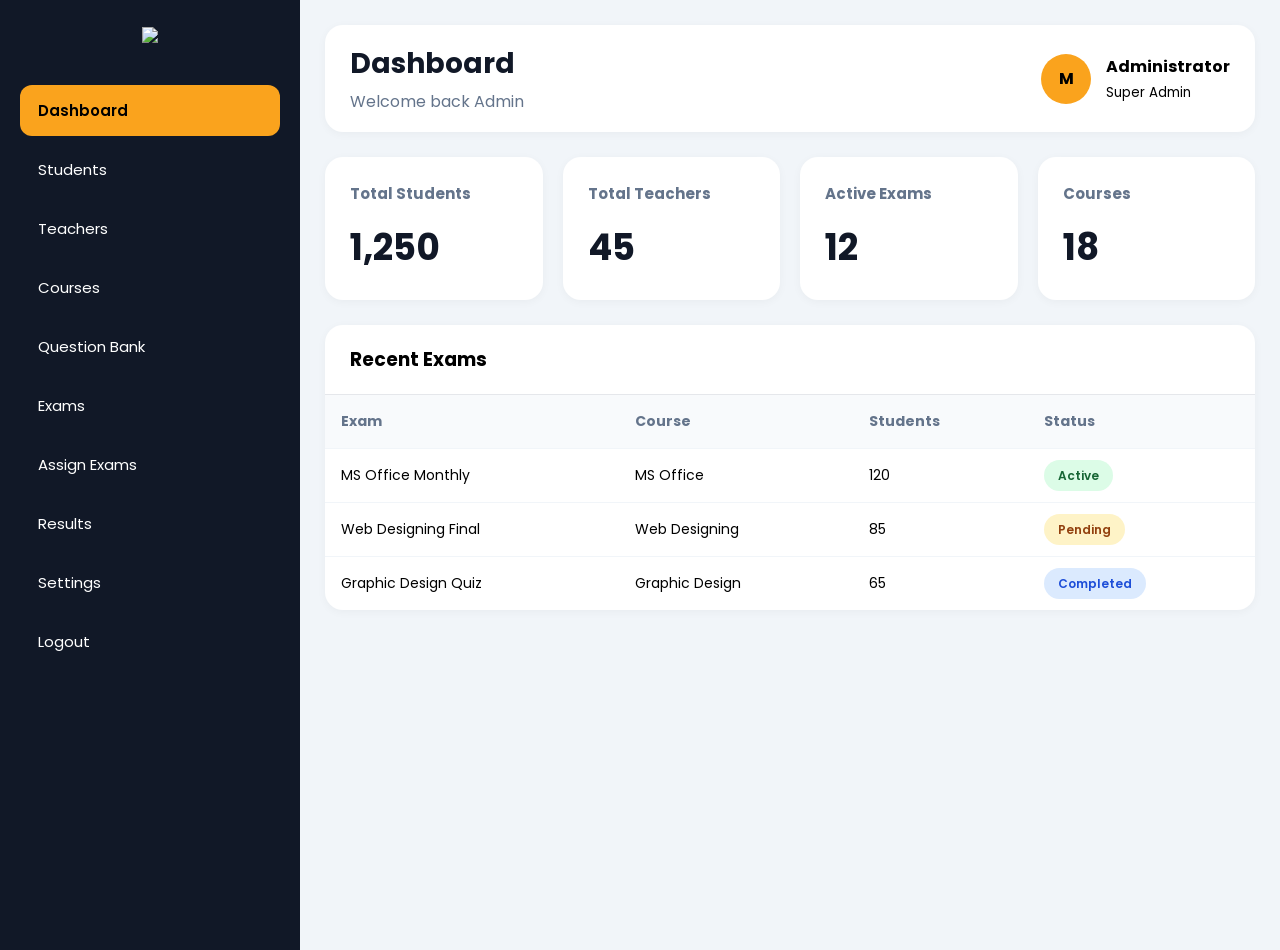
==== admin/index.html @ b9c5fe19 "admin ui created" ====
<!-- admin-dashboard.html -->

<!DOCTYPE html>
<html lang="en">
<head>

<meta charset="UTF-8">
<meta name="viewport" content="width=device-width, initial-scale=1.0">

<title>Admin Dashboard</title>

<link rel="preconnect" href="https://fonts.googleapis.com">

<link href="https://fonts.googleapis.com/css2?family=Poppins:wght@300;400;500;600;700&display=swap" rel="stylesheet">

<link rel="stylesheet" href="css/style.css">

</head>

<body class="admin-body">

<!-- SIDEBAR -->

<div class="admin-sidebar">

    <!-- LOGO -->

    <div class="admin-logo">

        <img src="https://mtechinstitute.com/wp-content/uploads/2025/03/weblogoblue.png">

    </div>

    <!-- MENU -->

    <ul class="admin-menu">

        <li class="active">
            Dashboard
        </li>

        <li>
            Students
        </li>

        <li>
            Teachers
        </li>

        <li>
            Courses
        </li>

        <li>
            Question Bank
        </li>

        <li>
            Exams
        </li>

        <li>
            Assign Exams
        </li>

        <li>
            Results
        </li>

        <li>
            Settings
        </li>

        <li>
            Logout
        </li>

    </ul>

</div>

<!-- MAIN -->

<div class="admin-main">

    <!-- TOPBAR -->

    <div class="admin-topbar">

        <div>

            <h2>
                Dashboard
            </h2>

            <p>
                Welcome back Admin
            </p>

        </div>

        <div class="admin-profile">

            <div class="admin-avatar">
                M
            </div>

            <div>

                <h4>Administrator</h4>
                <small>Super Admin</small>

            </div>

        </div>

    </div>

    <!-- CARDS -->

    <div class="admin-cards">

        <div class="admin-card">

            <h3>Total Students</h3>

            <h1>1,250</h1>

        </div>

        <div class="admin-card">

            <h3>Total Teachers</h3>

            <h1>45</h1>

        </div>

        <div class="admin-card">

            <h3>Active Exams</h3>

            <h1>12</h1>

        </div>

        <div class="admin-card">

            <h3>Courses</h3>

            <h1>18</h1>

        </div>

    </div>

    <!-- TABLE -->

    <div class="admin-table-card">

        <div class="table-header">

            <h3>
                Recent Exams
            </h3>
        </div>

        <table class="admin-table">

            <thead>

                <tr>

                    <th>Exam</th>
                    <th>Course</th>
                    <th>Students</th>
                    <th>Status</th>

                </tr>

            </thead>

            <tbody>

                <tr>

                    <td>MS Office Monthly</td>
                    <td>MS Office</td>
                    <td>120</td>
                    <td>
                        <span class="status active-status">
                            Active
                        </span>
                    </td>

                </tr>

                <tr>

                    <td>Web Designing Final</td>
                    <td>Web Designing</td>
                    <td>85</td>
                    <td>
                        <span class="status pending-status">
                            Pending
                        </span>
                    </td>

                </tr>

                <tr>

                    <td>Graphic Design Quiz</td>
                    <td>Graphic Design</td>
                    <td>65</td>
                    <td>
                        <span class="status completed-status">
                            Completed
                        </span>
                    </td>

                </tr>

            </tbody>

        </table>

    </div>

</div>

</body>
</html>
---- admin/css/style.css ----
/* =========================================
   ADMIN LOGIN
========================================= */
*
{
    margin: 0px;
    padding: 0px;
}
.admin-login-page{

    font-family:'Poppins',sans-serif;

    background:#f8fafc;
}

.admin-login-wrapper{

    width:100%;
    height:100vh;

    display:flex;
}

/* LEFT */

.admin-login-left{

    width:50%;

    background:url('https://images.unsplash.com/photo-1522202176988-66273c2fd55f?q=80&w=1920&auto=format&fit=crop')
    center/cover no-repeat;

    position:relative;

    display:flex;

    justify-content:center;
    align-items:center;
}

.admin-overlay{

    position:absolute;

    width:100%;
    height:100%;

    background:rgba(0,0,0,.7);
}

.admin-login-content{

    position:relative;

    z-index:2;

    text-align:center;

    color:white;

    width:80%;
}

.admin-login-content img{

    width:220px;

    margin-bottom:30px;

    /* background:white; */
/* 
    padding:15px;

    border-radius:20px; */
}

.admin-login-content h1{

    font-size:42px;

    margin-bottom:20px;
}

.admin-login-content p{

    line-height:1.8;

    font-size:16px;

    opacity:.9;
}

/* RIGHT */

.admin-login-right{

    width:50%;

    display:flex;

    justify-content:center;
    align-items:center;

    background:white;
}

/* LOGIN BOX */

.admin-login-box{

    width:420px;
}

.admin-login-header{

    margin-bottom:35px;
}

.admin-login-header h2{

    font-size:34px;

    margin-bottom:8px;

    color:#111827;
}

.admin-login-header p{

    color:#64748b;
}

/* FORM */

.admin-form-group{

    margin-bottom:22px;
}

.admin-form-group label{

    display:block;

    margin-bottom:10px;

    font-size:14px;

    font-weight:500;
}

.admin-input{

    width:100%;
    height:55px;

    border:1px solid #d1d5db;

    border-radius:14px;

    padding:0 18px;

    outline:none;

    transition:.3s;
}

.admin-input:focus{

    border-color:rgb(250,163,29);

    box-shadow:
    0 0 0 4px rgba(250,163,29,.15);
}

.admin-btn{

    width:100%;
    height:55px;

    border:none;

    border-radius:14px;

    background:rgb(250,163,29);

    color:black;

    font-size:16px;

    font-weight:600;

    cursor:pointer;

    transition:.3s;
}

.admin-btn:hover{

    background:rgb(235,145,10);
}

/* =========================================
   ADMIN DASHBOARD
========================================= */

.admin-body{

    font-family:'Poppins',sans-serif;

    background:#f1f5f9;

    display:flex;
}

/* SIDEBAR */

.admin-sidebar{

    width:260px;

    min-height:100vh;

    background:#111827;

    color:white;

    padding:25px 20px;
}

/* LOGO */

.admin-logo{

    margin-bottom:35px;

    text-align:center;
}

.admin-logo img{

    width:170px;
}
/* MENU */

.admin-menu{

    list-style:none;
}

.admin-menu li{

    padding:14px 18px;

    border-radius:12px;

    margin-bottom:8px;

    cursor:pointer;

    transition:.3s;

    font-size:15px;
}

.admin-menu li:hover{

    background:rgba(255,255,255,.08);
}

.admin-menu .active{

    background:rgb(250,163,29);

    color:black;

    font-weight:600;
}

/* MAIN */

.admin-main{

    flex:1;

    padding:25px;
}

/* TOPBAR */

.admin-topbar{

    background:white;

    padding:18px 25px;

    border-radius:18px;

    display:flex;

    justify-content:space-between;
    align-items:center;

    margin-bottom:25px;

    box-shadow:0 2px 10px rgba(0,0,0,.04);
}

.admin-topbar h2{

    font-size:28px;

    color:#111827;
}

.admin-topbar p{

    color:#64748b;

    margin-top:4px;
}

/* PROFILE */

.admin-profile{

    display:flex;

    align-items:center;

    gap:15px;
}

.admin-avatar{

    width:50px;
    height:50px;

    border-radius:50%;

    background:rgb(250,163,29);

    display:flex;

    justify-content:center;
    align-items:center;

    font-weight:700;
}

/* CARDS */

.admin-cards{

    display:grid;

    grid-template-columns:repeat(4,1fr);

    gap:20px;

    margin-bottom:25px;
}

.admin-card{

    background:white;

    padding:25px;

    border-radius:18px;

    box-shadow:0 2px 10px rgba(0,0,0,.04);
}

.admin-card h3{

    font-size:15px;

    color:#64748b;

    margin-bottom:15px;
}

.admin-card h1{

    font-size:36px;

    color:#111827;
}

/* TABLE */

.admin-table-card{

    background:white;

    border-radius:18px;

    overflow:hidden;

    box-shadow:0 2px 10px rgba(0,0,0,.04);
}

.table-header{

    padding:20px 25px;

    border-bottom:1px solid #e5e7eb;
}

.admin-table{

    width:100%;

    border-collapse:collapse;
}

.admin-table th{

    background:#f8fafc;

    padding:16px;

    text-align:left;

    font-size:14px;

    color:#64748b;
}

.admin-table td{

    padding:16px;

    border-top:1px solid #f1f5f9;

    font-size:14px;
}

/* STATUS */

.status{

    padding:7px 14px;

    border-radius:30px;

    font-size:12px;

    font-weight:600;
}

.active-status{

    background:#dcfce7;

    color:#166534;
}

.pending-status{

    background:#fef3c7;

    color:#92400e;
}

.completed-status{

    background:#dbeafe;

    color:#1d4ed8;
}

/* =========================================
   RESPONSIVE
========================================= */

@media(max-width:1100px){

    .admin-cards{

        grid-template-columns:repeat(2,1fr);
    }
}

@media(max-width:900px){

    .admin-sidebar{

        display:none;
    }

    .admin-login-left{

        display:none;
    }

    .admin-login-right{

        width:100%;
    }
}

@media(max-width:600px){

    .admin-main{
        padding:15px;
    }

    .admin-topbar{

        flex-direction:column;

        align-items:flex-start;

        gap:15px;
    }

    .admin-cards{

        grid-template-columns:1fr;
    }

    .admin-login-box{

        width:90%;
    }

    .admin-login-header h2{

        font-size:28px;
    }

    .admin-table{

        min-width:700px;
    }

    .admin-table-card{

        overflow-x:auto;
    }
}
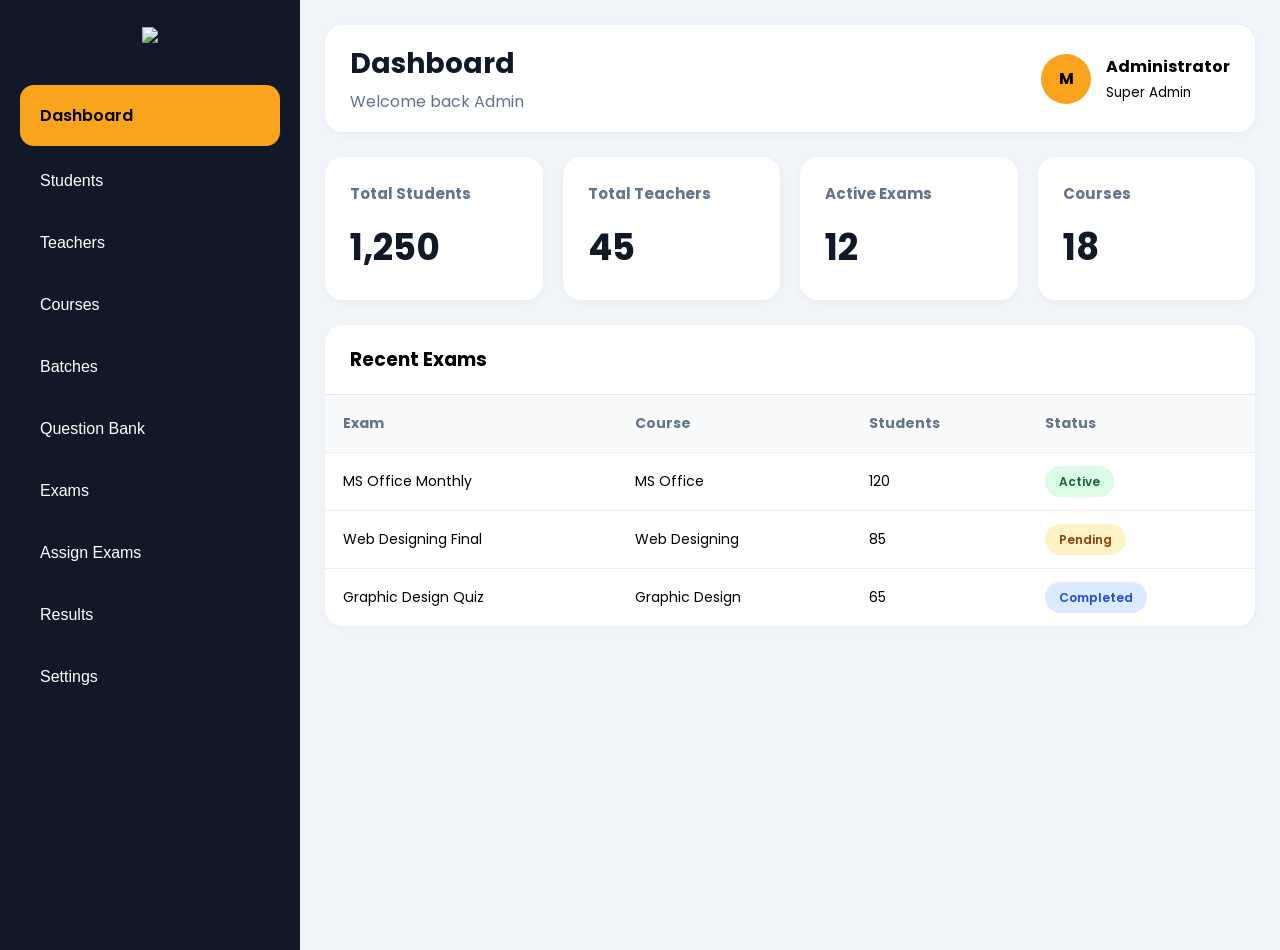
==== commit c5b95e42: "New Files" ====
--- a/admin/index.html
+++ b/admin/index.html
@@ -14,6 +14,8 @@
 <link href="https://fonts.googleapis.com/css2?family=Poppins:wght@300;400;500;600;700&display=swap" rel="stylesheet">
 
 <link rel="stylesheet" href="css/style.css">
+<script src="https://cdnjs.cloudflare.com/ajax/libs/jquery/3.7.1/jquery.min.js"></script>
+<script src="js/script.js"></script>
 
 </head>
 
@@ -23,56 +25,52 @@
 
 <div class="admin-sidebar">
 
-    <!-- LOGO -->
-
     <div class="admin-logo">
 
         <img src="https://mtechinstitute.com/wp-content/uploads/2025/03/weblogoblue.png">
 
     </div>
 
-    <!-- MENU -->
-
     <ul class="admin-menu">
 
         <li class="active">
-            Dashboard
-        </li>
-
-        <li>
-            Students
-        </li>
-
-        <li>
-            Teachers
-        </li>
-
-        <li>
-            Courses
-        </li>
-
-        <li>
-            Question Bank
-        </li>
-
-        <li>
-            Exams
-        </li>
-
-        <li>
-            Assign Exams
-        </li>
-
-        <li>
-            Results
-        </li>
-
-        <li>
-            Settings
-        </li>
-
-        <li>
-            Logout
+            <a href="index.html">Dashboard</a>
+        </li>
+
+        <li>
+            <a href="students.html">Students</a>
+        </li>
+
+        <li>
+            <a href="teachers.html">Teachers</a>
+        </li>
+
+        <li>
+            <a href="courses.html">Courses</a>
+        </li>
+
+        <li>
+            <a href="batches.html">Batches</a>
+        </li>
+
+        <li>
+             <a href="questions.html">Question Bank</a>
+        </li>
+
+        <li>
+            <a href="#">Exams</a>
+        </li>
+
+        <li>
+            <a href="Assignexams.html">Assign Exams</a>
+        </li>
+
+        <li>
+            <a href="#">Results</a>
+        </li>
+
+        <li>
+            <a href="#">Settings</a>
         </li>
 
     </ul>
@@ -99,19 +97,26 @@
 
         </div>
 
-        <div class="admin-profile">
-
-            <div class="admin-avatar">
-                M
+        <div class="admin-profile-dropdown">
+        <!-- PROFILE BUTTON -->
+            <div class="admin-profile-btn" id="profileToggle">
+                <div class="admin-avatar">
+                    M
+                </div>
+                <div>
+                    <h4>Administrator</h4>
+                    <small>Super Admin</small>
+                </div>
             </div>
-
-            <div>
-
-                <h4>Administrator</h4>
-                <small>Super Admin</small>
-
+            <!-- DROPDOWN -->
+            <div class="admin-dropdown-menu" id="profileMenu">
+                <a href="#">
+                    Settings
+                </a>
+                <a href="#">
+                    Logout
+                </a>
             </div>
-
         </div>
 
     </div>
@@ -230,4 +235,4 @@
 </div>
 
 </body>
-</html>+</html>
--- a/admin/css/style.css
+++ b/admin/css/style.css
@@ -1,6 +1,29 @@
 /* =========================================
    ADMIN LOGIN
 ========================================= */
+:root{
+
+    --primary: rgb(250,163,29);
+    --primary-dark: rgb(235,145,10);
+
+    --secondary:#111827;
+
+    --success:#22c55e;
+    --danger:#ef4444;
+
+    --white:#ffffff;
+
+    --bg:#f5f7fb;
+
+    --text:#1f2937;
+    --text-light:#6b7280;
+
+    --border:#e5e7eb;
+
+    --shadow:
+    0 10px 30px rgba(0,0,0,.08);
+
+}
 *
 {
     margin: 0px;
@@ -242,40 +265,52 @@
 }
 /* MENU */
 
+/* ==========================
+   SIDEBAR MENU
+========================== */
+
 .admin-menu{
-
     list-style:none;
+    padding:0;
+    margin:30px 0 0;
 }
 
 .admin-menu li{
-
-    padding:14px 18px;
-
-    border-radius:12px;
-
     margin-bottom:8px;
-
-    cursor:pointer;
-
-    transition:.3s;
-
-    font-size:15px;
-}
-
-.admin-menu li:hover{
-
-    background:rgba(255,255,255,.08);
-}
-
-.admin-menu .active{
-
-    background:rgb(250,163,29);
-
-    color:black;
-
+}
+
+.admin-menu li a{
+    display:block;
+    padding:18px 20px;
+    text-decoration:none;
+    color:#ffffff;
+    font-size:16px;
+    font-weight:500;
+    border-radius:14px;
+    transition:all .3s ease;
+}
+
+/* HOVER */
+
+.admin-menu li a:hover{
+    background:#1f2937;
+    color:var(--primary-color);
+}
+
+/* ACTIVE */
+
+.admin-menu li.active a{
+    background:var(--primary);
+    color:#000000;
     font-weight:600;
 }
 
+/* ACTIVE HOVER */
+
+.admin-menu li.active a:hover{
+    background:var(--primary);
+    color:#000000;
+}
 /* MAIN */
 
 .admin-main{
@@ -347,6 +382,70 @@
     font-weight:700;
 }
 
+/* =========================================
+   PROFILE DROPDOWN
+========================================= */
+
+.admin-profile-dropdown{
+
+    position:relative;
+}
+
+.admin-profile-btn{
+
+    display:flex;
+
+    align-items:center;
+
+    gap:15px;
+
+    cursor:pointer;
+}
+
+/* DROPDOWN */
+
+.admin-dropdown-menu{
+
+    position:absolute;
+
+    top:70px;
+    right:0;
+
+    width:180px;
+
+    background:white;
+
+    border-radius:14px;
+
+    overflow:hidden;
+
+    box-shadow:0 10px 30px rgba(0,0,0,.08);
+
+    display:none;
+
+    z-index:999;
+}
+
+.admin-dropdown-menu a{
+
+    display:block;
+
+    padding:14px 18px;
+
+    text-decoration:none;
+
+    color:#111827;
+
+    font-size:14px;
+
+    transition:.3s;
+}
+
+.admin-dropdown-menu a:hover{
+
+    background:#f8fafc;
+}
+
 /* CARDS */
 
 .admin-cards{
@@ -470,10 +569,1096 @@
     color:#1d4ed8;
 }
 
+/* =========================================
+   STATISTICS
+========================================= */
+
+.student-stats{
+
+    display:grid;
+
+    grid-template-columns:repeat(4,1fr);
+
+    gap:20px;
+
+    margin-bottom:25px;
+}
+
+.stat-card{
+
+    background:#fff;
+
+    padding:22px;
+
+    border-radius:16px;
+
+    box-shadow:var(--shadow);
+}
+
+.stat-card h4{
+
+    color:var(--text-light);
+
+    margin-bottom:10px;
+
+    font-size:14px;
+}
+
+.stat-card h2{
+
+    font-size:30px;
+
+    color:var(--primary);
+}
+
+/* =========================================
+   PAGE HEADER
+========================================= */
+
+.page-header{
+
+    display:flex;
+
+    justify-content:space-between;
+
+    align-items:center;
+
+    margin-bottom:20px;
+}
+
+.page-header p{
+
+    color:var(--text-light);
+}
+
+.page-actions{
+
+    display:flex;
+
+    gap:10px;
+}
+
+/* =========================================
+   BUTTONS
+========================================= */
+
+.btn{
+
+    border:none;
+
+    cursor:pointer;
+
+    transition:.3s;
+
+    border-radius:10px;
+
+    font-weight:600;
+
+    padding:12px 18px;
+}
+
+.btn-primary{
+
+    background:var(--primary);
+
+    color:#000;
+}
+
+.btn-primary:hover{
+
+    background:var(--primary-dark);
+}
+
+.btn-outline{
+
+    background:#fff;
+
+    border:1px solid var(--border);
+}
+
+.btn-light{
+
+    background:#f3f4f6;
+}
+
+.btn-danger{
+
+    background:var(--danger);
+
+    color:#fff;
+}
+
+/* =========================================
+   FILTER CARD
+========================================= */
+
+.filter-card{
+
+    background:#fff;
+
+    padding:20px;
+
+    border-radius:16px;
+
+    box-shadow:var(--shadow);
+}
+
+/* FILTER AREA */
+
+.filter-grid{
+
+    display:grid;
+
+    grid-template-columns:
+    2fr 1fr 1fr 1fr;
+
+    column-gap:20px;
+    row-gap:20px;
+
+    width:100%;
+}
+
+.filter-grid input
+{
+
+    width:95%;
+    height:52px;
+
+    padding:0 18px;
+
+    border:1px solid #dbe2ea;
+
+    border-radius:12px;
+
+    background:#fff;
+
+    font-size:14px;
+
+    margin:0;
+}
+
+.filter-grid select{
+
+    width:95%;
+    height:52px;
+
+    padding:0 18px;
+
+    border:1px solid #dbe2ea;
+
+    border-radius:12px;
+
+    background:#fff;
+
+    font-size:14px;
+
+    margin:0;
+}
+
+.filter-actions{
+
+    display:flex;
+
+    gap:10px;
+
+    margin-top:15px;
+
+    justify-content:flex-start;
+}
+
+.filter-actions .btn{
+
+    min-width:120px;
+}
+
+/* =========================================
+   FORM CONTROL
+========================================= */
+
+.form-control{
+
+    width:100%;
+
+    height:48px;
+
+    border:1px solid var(--border);
+
+    border-radius:10px;
+
+    padding:0 15px;
+
+    font-size:14px;
+
+    outline:none;
+
+    transition:.3s;
+}
+
+.form-control:focus{
+
+    border-color:var(--primary);
+
+    box-shadow:
+    0 0 0 4px rgba(250,163,29,.15);
+}
+
+/* =========================================
+   TABLE CARD
+========================================= */
+
+.table-card{
+
+    background:#fff;
+
+    border-radius:16px;
+
+    overflow:hidden;
+
+    box-shadow:var(--shadow);
+    margin-top: 15px;
+}
+
+.admin-table{
+
+    width:100%;
+
+    border-collapse:collapse;
+}
+
+.admin-table thead{
+
+    background:#f8fafc;
+}
+
+.admin-table th{
+
+    padding:18px;
+
+    text-align:left;
+
+    font-size:14px;
+}
+
+.admin-table td{
+
+    padding:18px;
+
+    border-top:1px solid #eee;
+
+    font-size:14px;
+}
+
+/* =========================================
+   BADGES
+========================================= */
+
+.badge-success{
+
+    background:#dcfce7;
+
+    color:#166534;
+
+    padding:7px 12px;
+
+    border-radius:30px;
+
+    font-size:12px;
+
+    font-weight:600;
+}
+
+.badge-danger{
+
+    background:#fee2e2;
+
+    color:#991b1b;
+
+    padding:7px 12px;
+
+    border-radius:30px;
+
+    font-size:12px;
+
+    font-weight:600;
+}
+
+/* =========================================
+   ACTION BUTTONS
+========================================= */
+
+.action-buttons{
+
+    display:flex;
+
+    gap:6px;
+}
+
+.btn-view,
+.btn-edit,
+.btn-delete{
+
+    border:none;
+
+    cursor:pointer;
+
+    border-radius:8px;
+
+    padding:8px 12px;
+
+    font-size:12px;
+
+    font-weight:600;
+}
+
+.btn-view{
+
+    background:#dbeafe;
+
+    color:#1d4ed8;
+}
+
+.btn-edit{
+
+    background:#fef3c7;
+
+    color:#92400e;
+}
+
+.btn-delete{
+
+    background:#fee2e2;
+
+    color:#991b1b;
+}
+
+/* =========================================
+   PAGINATION
+========================================= */
+
+.pagination{
+
+    display:flex;
+
+    justify-content:center;
+
+    align-items:center;
+
+    gap:8px;
+
+    margin-top:20px;
+}
+
+.pagination button{
+
+    min-width:42px;
+
+    height:42px;
+
+    padding:0 14px;
+
+    border:none;
+
+    border-radius:10px;
+
+    background:#fff;
+
+    box-shadow:0 2px 10px rgba(0,0,0,.05);
+
+    cursor:pointer;
+
+    transition:.3s;
+}
+
+.pagination button:hover{
+
+    background:#f3f4f6;
+}
+
+.pagination button.active{
+
+    background:var(--primary);
+
+    color:#000;
+
+    font-weight:700;
+}
+
+/* =========================================
+   MODAL
+========================================= */
+
+.modal{
+
+    position:fixed;
+
+    top:0;
+    left:0;
+
+    width:100%;
+    height:100%;
+
+    background:rgba(0,0,0,.55);
+
+    display:none;
+
+    justify-content:center;
+    align-items:center;
+
+    z-index:9999;
+}
+
+.modal-box{
+
+    width:900px;
+
+    max-width:95vw;
+
+    background:#fff;
+
+    border-radius:16px;
+
+    overflow:hidden;
+
+    box-shadow:0 15px 40px rgba(0,0,0,.15);
+}
+
+.modal-header{
+
+    padding:20px;
+
+    background:#f8fafc;
+
+    display:flex;
+
+    justify-content:space-between;
+
+    align-items:center;
+}
+
+.modal-body{
+
+    padding:25px;
+
+    max-height:70vh;
+
+    overflow-y:auto;
+}
+
+.modal-footer{
+
+    padding:20px;
+
+    border-top:1px solid #eee;
+
+    display:flex;
+
+    justify-content:flex-end;
+
+    gap:10px;
+}
+
+.closeModal{
+
+    border:none;
+
+    background:none;
+
+    font-size:28px;
+
+    cursor:pointer;
+}
+
+/* =========================================
+   FORM GRID
+========================================= */
+
+.form-grid{
+
+    display:grid;
+
+    grid-template-columns:repeat(2,minmax(0,1fr));
+
+    gap:18px;
+
+    width:100%;
+}
+
+.form-grid .form-control{
+
+    width:95%;
+
+    min-width:0;
+}
+
+/* =========================================
+   DELETE MODAL
+========================================= */
+
+.confirm-box{
+
+    width:450px;
+
+    background:#fff;
+
+    border-radius:16px;
+
+    padding:30px;
+
+    text-align:center;
+}
+
+.confirm-box h3{
+
+    margin-bottom:15px;
+}
+
+.confirm-box p{
+
+    color:var(--text-light);
+
+    margin-bottom:25px;
+}
+
+.confirm-actions{
+
+    display:flex;
+
+    justify-content:center;
+
+    gap:10px;
+}
+
+/* =========================================
+   MODAL FIELD SPACING FIX
+========================================= */
+
+.form-grid select{
+
+    height:50px;
+
+    width:100% !important;
+
+    display:block;
+}
+
+
+.form-grid label{
+
+    display:block;
+
+    margin-bottom:6px;
+
+    font-size:13px;
+
+    font-weight:500;
+}
+
+.custom-toast{
+    min-width:250px;
+}
+.cancelbtn
+{
+    font-size: 14px;
+}
+
+
+/* ========================================
+   TEACHERS MANAGEMENT
+======================================== */
+
+.page-header{
+    display:flex;
+    justify-content:space-between;
+    align-items:center;
+    margin-bottom:25px;
+    gap:20px;
+    flex-wrap:wrap;
+}
+
+.page-header h2{
+    font-size:28px;
+    font-weight:700;
+    color:#111827;
+}
+
+.page-header p{
+    color:#6b7280;
+    margin-top:5px;
+}
+
+/* ========================================
+   STATS
+======================================== */
+
+.stats-grid{
+    display:grid;
+    grid-template-columns:repeat(4,1fr);
+    gap:20px;
+    margin-bottom:25px;
+}
+
+.stat-card{
+    background:#fff;
+    padding:24px;
+    border-radius:14px;
+    box-shadow:0 2px 10px rgba(0,0,0,.05);
+    border:1px solid #eef2f7;
+}
+
+.stat-card h4{
+    font-size:14px;
+    color:#6b7280;
+    font-weight:500;
+    margin-bottom:10px;
+}
+
+.stat-card h2{
+    font-size:32px;
+    color:#111827;
+    font-weight:700;
+}
+
+/* ========================================
+   FILTER CARD
+======================================== */
+
+.filter-card{
+    background:#fff;
+    padding:20px;
+    border-radius:14px;
+    margin-bottom:25px;
+    border:1px solid #eef2f7;
+    box-shadow:0 2px 10px rgba(0,0,0,.04);
+}
+
+.filter-grid{
+    display:grid;
+    grid-template-columns:2fr 1fr 1fr 1fr;
+    gap:15px;
+    margin-bottom:15px;
+}
+
+.filter-actions{
+    display:flex;
+    gap:10px;
+    justify-content:flex-end;
+}
+
+/* ========================================
+   FORM CONTROL
+======================================== */
+
+.form-control{
+    width:100%;
+    height:48px;
+    border:1px solid #d1d5db;
+    border-radius:10px;
+    padding:0 15px;
+    font-size:14px;
+    background:#fff;
+    transition:.3s;
+}
+
+.form-control:focus{
+    outline:none;
+    border-color:rgb(250,163,29);
+    box-shadow:0 0 0 4px rgba(250,163,29,.15);
+}
+
+/* ========================================
+   TABLE CARD
+======================================== */
+
+.table-card{
+    background:#fff;
+    border-radius:14px;
+    padding:20px;
+    border:1px solid #eef2f7;
+    box-shadow:0 2px 10px rgba(0,0,0,.04);
+}
+
+.table-card-header{
+    display:flex;
+    justify-content:space-between;
+    align-items:center;
+    margin-bottom:20px;
+}
+
+.table-card-header h3{
+    font-size:18px;
+    color:#111827;
+}
+
+/* ========================================
+   TABLE
+======================================== */
+
+.table-responsive{
+    width:100%;
+    overflow-x:auto;
+}
+
+.custom-table{
+    width:100%;
+    border-collapse:collapse;
+}
+
+.custom-table thead{
+    background:#f9fafb;
+}
+
+.custom-table th{
+    padding:14px;
+    text-align:left;
+    font-size:13px;
+    color:#374151;
+    font-weight:600;
+    border-bottom:1px solid #e5e7eb;
+}
+
+.custom-table td{
+    padding:14px;
+    border-bottom:1px solid #f1f5f9;
+    font-size:14px;
+}
+
+.custom-table tbody tr:hover{
+    background:#fafafa;
+}
+
+/* ========================================
+   BADGES
+======================================== */
+
+.badge-success{
+    background:#dcfce7;
+    color:#166534;
+    padding:6px 12px;
+    border-radius:30px;
+    font-size:12px;
+    font-weight:600;
+}
+
+.badge-danger{
+    background:#fee2e2;
+    color:#991b1b;
+    padding:6px 12px;
+    border-radius:30px;
+    font-size:12px;
+    font-weight:600;
+}
+
+.badge-warning{
+    background:#fef3c7;
+    color:#92400e;
+    padding:6px 12px;
+    border-radius:30px;
+    font-size:12px;
+    font-weight:600;
+}
+
+/* ========================================
+   ACTION BUTTONS
+======================================== */
+
+.table-actions{
+    display:flex;
+    gap:6px;
+    flex-wrap:wrap;
+}
+
+.action-btn{
+    border:none;
+    padding:7px 12px;
+    border-radius:8px;
+    cursor:pointer;
+    font-size:12px;
+    font-weight:600;
+    transition:.3s;
+}
+
+.view-btn{
+    background:#dbeafe;
+    color:#1d4ed8;
+}
+
+.edit-btn{
+    background:#fef3c7;
+    color:#92400e;
+}
+
+.reset-btn{
+    background:#ede9fe;
+    color:#6d28d9;
+}
+
+.delete-btn{
+    background:#fee2e2;
+    color:#b91c1c;
+}
+
+.action-btn:hover{
+    transform:translateY(-2px);
+}
+
+/* ========================================
+   PAGINATION
+======================================== */
+
+.pagination{
+    display:flex;
+    justify-content:flex-end;
+    gap:8px;
+    margin-top:20px;
+    flex-wrap:wrap;
+}
+
+.pagination button{
+    min-width:42px;
+    height:42px;
+    padding:0 14px;
+    border:none;
+    border-radius:10px;
+    background:#f3f4f6;
+    cursor:pointer;
+    font-weight:600;
+    transition:.3s;
+}
+
+.pagination button:hover{
+    background:rgb(250,163,29);
+    color:#000;
+}
+
+.pagination button.active{
+    background:rgb(250,163,29);
+    color:#000;
+}
+
+/* ========================================
+   MODAL
+======================================== */
+
+.modal{
+    display:none;
+    position:fixed;
+    inset:0;
+    background:rgba(0,0,0,.45);
+    z-index:9999;
+    padding:30px;
+    overflow:auto;
+}
+
+.modal-box{
+    background:#fff;
+    max-width:950px;
+    margin:30px auto;
+    border-radius:16px;
+    overflow:hidden;
+}
+
+.modal-header{
+    padding:20px 25px;
+    border-bottom:1px solid #e5e7eb;
+    display:flex;
+    justify-content:space-between;
+    align-items:center;
+}
+
+.modal-header h3{
+    font-size:20px;
+}
+
+.close-modal{
+    border:none;
+    background:none;
+    font-size:28px;
+    cursor:pointer;
+}
+
+.modal-body{
+    padding:25px;
+}
+
+.modal-footer{
+    padding:20px 25px;
+    border-top:1px solid #e5e7eb;
+    display:flex;
+    justify-content:flex-end;
+    gap:10px;
+}
+
+/* ========================================
+   FORM GRID
+======================================== */
+
+.form-grid{
+    display:grid;
+    grid-template-columns:repeat(2,1fr);
+    gap:18px;
+}
+
+.form-grid .form-control{
+    margin:0;
+}
+
+/* ========================================
+   RESPONSIVE
+======================================== */
+
+@media(max-width:1200px){
+
+    .stats-grid{
+        grid-template-columns:repeat(2,1fr);
+    }
+
+}
+
+@media(max-width:992px){
+
+    .filter-grid{
+        grid-template-columns:1fr 1fr;
+    }
+
+    .form-grid{
+        grid-template-columns:1fr;
+    }
+
+}
+
+@media(max-width:768px){
+
+    .stats-grid{
+        grid-template-columns:1fr;
+    }
+
+    .filter-grid{
+        grid-template-columns:1fr;
+    }
+
+    .page-header{
+        flex-direction:column;
+        align-items:flex-start;
+    }
+
+    .filter-actions{
+        justify-content:flex-start;
+    }
+
+    .modal{
+        padding:15px;
+    }
+
+    .modal-body{
+        padding:20px;
+    }
+
+}
+
+@media(max-width:576px){
+
+    .table-actions{
+        flex-direction:column;
+    }
+
+    .action-btn{
+        width:100%;
+    }
+
+    .pagination{
+        justify-content:center;
+    }
+
+}
 /* =========================================
    RESPONSIVE
 ========================================= */
 
+@media(max-width:1200px){
+
+    .student-stats{
+        grid-template-columns:repeat(2,1fr);
+    }
+
+}
+
+@media(max-width:992px){
+
+    .admin-sidebar{
+        width:220px;
+    }
+
+    .admin-main{
+
+        margin-left:220px;
+
+        width:calc(100% - 220px);
+    }
+
+    .filter-grid{
+        grid-template-columns:1fr 1fr;
+    }
+
+}
+
+@media(max-width:768px){
+
+    .admin-sidebar{
+        display:none;
+    }
+
+     .form-grid{
+
+        grid-template-columns:1fr;
+    }
+
+    .modal-box{
+
+        width:95%;
+
+        margin:20px;
+    }
+
+    .admin-main{
+
+        width:100%;
+
+        margin-left:0;
+    }
+
+    .student-stats{
+        grid-template-columns:1fr;
+    }
+
+    .page-header{
+
+        flex-direction:column;
+
+        align-items:flex-start;
+
+        gap:15px;
+    }
+
+    .form-grid{
+        display:grid;
+        grid-template-columns:1fr 1fr;
+        gap:15px;
+    }
+
+    .admin-table{
+        min-width:900px;
+    }
+
+    .table-card{
+        overflow-x:auto;
+    }
+
+}
+
+/* =========================================
+   RESPONSIVE
+========================================= */
+
 @media(max-width:1100px){
 
     .admin-cards{
